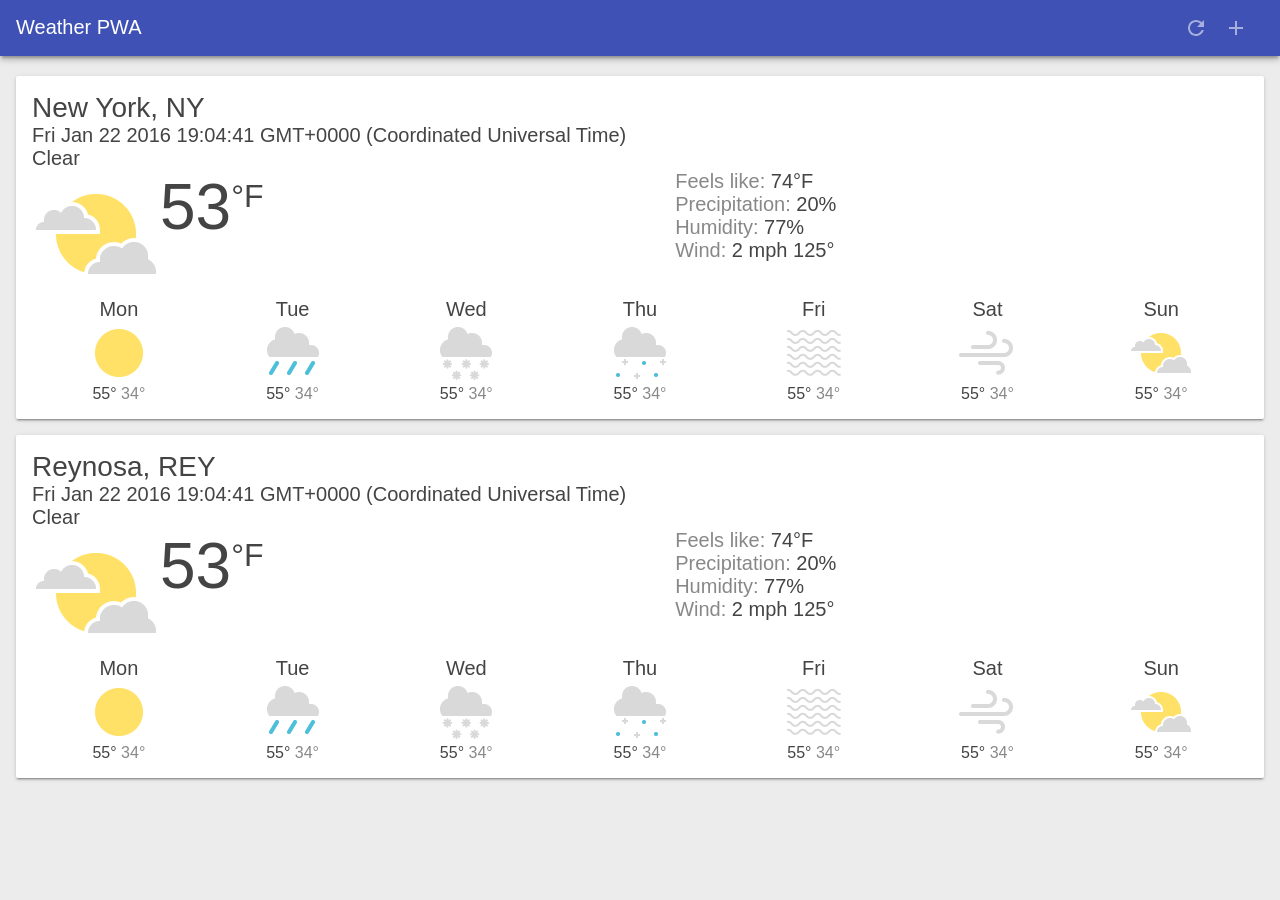
==== index.html @ af0c1816 "Commit v1.0.0" ====
<!DOCTYPE html>
<html>
<head>
  <meta charset="utf-8">
  <meta http-equiv="X-UA-Compatible" content="IE=edge">
  <meta name="viewport" content="width=device-width, initial-scale=1.0">
  <meta name="description" content="Weather App for UD811">
  <title>Weather</title>
  <!-- Insert link to stylesheet here -->
  <link rel="stylesheet" href="styles/ud811.css">
  <!-- Manifest and meta theme color-->
  <link rel="manifest" href="manifest.json">
  <meta name="theme-color" content="#2F3BA2">
  <!-- add to home screen for safari on ios-->
  <meta name="apple-mobile-web-capable" content="yes">
  <meta name="apple-mobile-web-status-bar-style" content="default">
  <meta name="apple-mobile-web-app-title" content="Weather">
  <link rel="apple-touch-icon" sizes="60x60" href="/images/icons/apple-60.png">
  <link rel="apple-touch-icon" sizes="76x76" href="/images/icons/apple-76.png">
  <link rel="apple-touch-icon" sizes="128x128" href="/images/icons/apple-120.png">
  <link rel="apple-touch-icon" sizes="152x152" href="/images/icons/apple-152.png">
  <link rel="apple-touch-icon" sizes="167x167" href="/images/icons/apple-167.png">
  <link rel="apple-touch-icon" sizes="180x180" href="/images/icons/apple-180.png">
</head>
<body>

  <header class="header">
    <h1 class="header__title">Weather PWA</h1>
    <button id="butRefresh" class="headerButton" aria-label="Refresh"></button>
    <button id="butAdd" class="headerButton" aria-label="Add"></button>
  </header>

  <main class="main">
    <div class="card cardTemplate weather-forecast" hidden>
      <div class="location"></div>
      <div class="date"></div>
      <div class="description"></div>
      <div class="current">
        <div class="visual">
          <div class="icon"></div>
          <div class="temperature">
            <span class="value"></span><span class="scale">°F</span>
          </div>
        </div>
        <div class="description">
          <div class="feels-like">
            <span class="value"></span><span class="scale">°F</span>
          </div>
          <div class="precip"></div>
          <div class="humidity"></div>
          <div class="wind">
            <span class="value"></span>
            <span class="scale">mph</span>
            <span class="direction"></span>°
          </div>
        </div>
      </div>
      <div class="future">
        <div class="oneday">
          <div class="date"></div>
          <div class="icon"></div>
          <div class="temp-high">
            <span class="value"></span>°
          </div>
          <div class="temp-low">
            <span class="value"></span>°
          </div>
        </div>
        <div class="oneday">
          <div class="date"></div>
          <div class="icon"></div>
          <div class="temp-high">
            <span class="value"></span>°
          </div>
          <div class="temp-low">
            <span class="value"></span>°
          </div>
        </div>
        <div class="oneday">
          <div class="date"></div>
          <div class="icon"></div>
          <div class="temp-high">
            <span class="value"></span>°
          </div>
          <div class="temp-low">
            <span class="value"></span>°
          </div>
        </div>
        <div class="oneday">
          <div class="date"></div>
          <div class="icon"></div>
          <div class="temp-high">
            <span class="value"></span>°
          </div>
          <div class="temp-low">
            <span class="value"></span>°
          </div>
        </div>
        <div class="oneday">
          <div class="date"></div>
          <div class="icon"></div>
          <div class="temp-high">
            <span class="value"></span>°
          </div>
          <div class="temp-low">
            <span class="value"></span>°
          </div>
        </div>
        <div class="oneday">
          <div class="date"></div>
          <div class="icon"></div>
          <div class="temp-high">
            <span class="value"></span>°
          </div>
          <div class="temp-low">
            <span class="value"></span>°
          </div>
        </div>
        <div class="oneday">
          <div class="date"></div>
          <div class="icon"></div>
          <div class="temp-high">
            <span class="value"></span>°
          </div>
          <div class="temp-low">
            <span class="value"></span>°
          </div>
        </div>
      </div>
    </div>
  </main>

  <div class="dialog-container">
    <div class="dialog">
      <div class="dialog-title">Add new city</div>
      <div class="dialog-body">
        <select id="selectCityToAdd">
          <option value="austin">Austin, TX</option>
          <option value="boston">Boston, MA</option>
          <option value="chicago">Chicago, IL</option>
          <option value="portland">Portland, OR</option>
          <option value="sanfrancisco">San Francisco, CA</option>
          <option value="seattle">Seattle, WA</option>
        </select>
      </div>
      <div class="dialog-buttons">
        <button id="butAddCity" class="button">Add</button>
        <button id="butAddCancel" class="button">Cancel</button>
      </div>
    </div>
  </div>

  <div class="loader">
    <svg viewBox="0 0 32 32" width="32" height="32">
      <circle id="ud811Spinner" cx="16" cy="16" r="14" fill="none"></circle>
    </svg>
  </div>

  <!-- Insert link to app.js here -->
  <script src="scripts/app.js"></script>
</body>
</html>
---- styles/ud811.css ----
* {
  box-sizing: border-box; }

html, body {
  padding: 0;
  margin: 0;
  height: 100%;
  width: 100%;
  font-family: 'Helvetica', 'Verdana', sans-serif;
  font-weight: 400;
  font-display: optional;
  color: #444;
  -webkit-font-smoothing: antialiased;
  -moz-osx-font-smoothing: grayscale; }

html {
  overflow: hidden; }

body {
  display: -webkit-box;
  display: -webkit-flex;
  display: -ms-flexbox;
  display: flex;
  -webkit-box-orient: vertical;
  -webkit-box-direction: normal;
  -webkit-flex-direction: column;
      -ms-flex-direction: column;
          flex-direction: column;
  -webkit-flex-wrap: nowrap;
      -ms-flex-wrap: nowrap;
          flex-wrap: nowrap;
  -webkit-box-pack: start;
  -webkit-justify-content: flex-start;
      -ms-flex-pack: start;
          justify-content: flex-start;
  -webkit-box-align: stretch;
  -webkit-align-items: stretch;
      -ms-flex-align: stretch;
          align-items: stretch;
  -webkit-align-content: stretch;
      -ms-flex-line-pack: stretch;
          align-content: stretch;
  background: #ececec; }

.header {
  width: 100%;
  height: 56px;
  color: #FFF;
  background: #3F51B5;
  position: fixed;
  font-size: 20px;
  box-shadow: 0 4px 5px 0 rgba(0, 0, 0, 0.14), 0 2px 9px 1px rgba(0, 0, 0, 0.12), 0 4px 2px -2px rgba(0, 0, 0, 0.2);
  padding: 16px 16px 0 16px;
  will-change: transform;
  display: -webkit-box;
  display: -webkit-flex;
  display: -ms-flexbox;
  display: flex;
  -webkit-box-orient: horizontal;
  -webkit-box-direction: normal;
  -webkit-flex-direction: row;
      -ms-flex-direction: row;
          flex-direction: row;
  -webkit-flex-wrap: nowrap;
      -ms-flex-wrap: nowrap;
          flex-wrap: nowrap;
  -webkit-box-pack: start;
  -webkit-justify-content: flex-start;
      -ms-flex-pack: start;
          justify-content: flex-start;
  -webkit-box-align: stretch;
  -webkit-align-items: stretch;
      -ms-flex-align: stretch;
          align-items: stretch;
  -webkit-align-content: center;
      -ms-flex-line-pack: center;
          align-content: center;
  -webkit-transition: -webkit-transform 0.233s cubic-bezier(0, 0, 0.21, 1) 0.1s;
  transition: -webkit-transform 0.233s cubic-bezier(0, 0, 0.21, 1) 0.1s;
  transition: transform 0.233s cubic-bezier(0, 0, 0.21, 1) 0.1s;
  transition: transform 0.233s cubic-bezier(0, 0, 0.21, 1) 0.1s, -webkit-transform 0.233s cubic-bezier(0, 0, 0.21, 1) 0.1s;
  z-index: 1000; }
  .header .headerButton {
    width: 24px;
    height: 24px;
    margin-right: 16px;
    text-indent: -30000px;
    overflow: hidden;
    opacity: 0.54;
    -webkit-transition: opacity 0.333s cubic-bezier(0, 0, 0.21, 1);
    transition: opacity 0.333s cubic-bezier(0, 0, 0.21, 1);
    border: none;
    outline: none;
    cursor: pointer; }
  .header #butRefresh {
    background: url(/images/ic_refresh_white_24px.svg) center center no-repeat; }
  .header #butAdd {
    background: url(/images/ic_add_white_24px.svg) center center no-repeat; }

.header__title {
  font-weight: 400;
  font-size: 20px;
  margin: 0;
  -webkit-box-flex: 1;
  -webkit-flex: 1;
      -ms-flex: 1;
          flex: 1; }

.loader {
  left: 50%;
  top: 50%;
  position: fixed;
  -webkit-transform: translate(-50%, -50%);
          transform: translate(-50%, -50%); }
  .loader #ud811Spinner {
    box-sizing: border-box;
    stroke: #673AB7;
    stroke-width: 3px;
    -webkit-transform-origin: 50%;
            transform-origin: 50%;
    -webkit-animation: line 1.6s cubic-bezier(0.4, 0, 0.2, 1) infinite, rotate 1.6s linear infinite;
            animation: line 1.6s cubic-bezier(0.4, 0, 0.2, 1) infinite, rotate 1.6s linear infinite; }

@-webkit-keyframes rotate {
  from {
    -webkit-transform: rotate(0);
            transform: rotate(0); }
  to {
    -webkit-transform: rotate(450deg);
            transform: rotate(450deg); } }

@keyframes rotate {
  from {
    -webkit-transform: rotate(0);
            transform: rotate(0); }
  to {
    -webkit-transform: rotate(450deg);
            transform: rotate(450deg); } }

@-webkit-keyframes line {
  0% {
    stroke-dasharray: 2, 85.964;
    -webkit-transform: rotate(0);
            transform: rotate(0); }
  50% {
    stroke-dasharray: 65.973, 21.9911;
    stroke-dashoffset: 0; }
  100% {
    stroke-dasharray: 2, 85.964;
    stroke-dashoffset: -65.973;
    -webkit-transform: rotate(90deg);
            transform: rotate(90deg); } }

@keyframes line {
  0% {
    stroke-dasharray: 2, 85.964;
    -webkit-transform: rotate(0);
            transform: rotate(0); }
  50% {
    stroke-dasharray: 65.973, 21.9911;
    stroke-dashoffset: 0; }
  100% {
    stroke-dasharray: 2, 85.964;
    stroke-dashoffset: -65.973;
    -webkit-transform: rotate(90deg);
            transform: rotate(90deg); } }

.main {
  padding-top: 60px;
  -webkit-box-flex: 1;
  -webkit-flex: 1;
      -ms-flex: 1;
          flex: 1;
  overflow-x: hidden;
  overflow-y: auto;
  -webkit-overflow-scrolling: touch; }

.dialog-container {
  background: rgba(0, 0, 0, 0.57);
  position: fixed;
  left: 0;
  top: 0;
  width: 100%;
  height: 100%;
  opacity: 0;
  pointer-events: none;
  will-change: opacity;
  -webkit-transition: opacity 0.333s cubic-bezier(0, 0, 0.21, 1);
  transition: opacity 0.333s cubic-bezier(0, 0, 0.21, 1); }

.dialog-container--visible {
  opacity: 1;
  pointer-events: auto; }

.dialog {
  background: #FFF;
  border-radius: 2px;
  box-shadow: 0 0 14px rgba(0, 0, 0, 0.24), 0 14px 28px rgba(0, 0, 0, 0.48);
  min-width: 280px;
  position: absolute;
  left: 50%;
  top: 50%;
  -webkit-transform: translate(-50%, -50%) translateY(30px);
          transform: translate(-50%, -50%) translateY(30px);
  -webkit-transition: -webkit-transform 0.333s cubic-bezier(0, 0, 0.21, 1) 0.05s;
  transition: -webkit-transform 0.333s cubic-bezier(0, 0, 0.21, 1) 0.05s;
  transition: transform 0.333s cubic-bezier(0, 0, 0.21, 1) 0.05s;
  transition: transform 0.333s cubic-bezier(0, 0, 0.21, 1) 0.05s, -webkit-transform 0.333s cubic-bezier(0, 0, 0.21, 1) 0.05s;
  padding: 24px; }

.card {
  padding: 16px;
  position: relative;
  box-sizing: border-box;
  background: #fff;
  border-radius: 2px;
  margin: 16px;
  box-shadow: 0 2px 2px 0 rgba(0, 0, 0, 0.14), 0 3px 1px -2px rgba(0, 0, 0, 0.2), 0 1px 5px 0 rgba(0, 0, 0, 0.12); }

.weather-forecast .location {
  font-size: 1.75em; }

.weather-forecast .date, .weather-forecast .description {
  font-size: 1.25em; }

.weather-forecast .current {
  display: -webkit-box;
  display: -webkit-flex;
  display: -ms-flexbox;
  display: flex; }
  .weather-forecast .current .icon {
    width: 128px;
    height: 128px; }
  .weather-forecast .current .visual {
    display: -webkit-box;
    display: -webkit-flex;
    display: -ms-flexbox;
    display: flex;
    font-size: 4em; }
    .weather-forecast .current .visual .scale {
      font-size: 0.5em;
      vertical-align: super; }
  .weather-forecast .current .visual, .weather-forecast .current .description {
    -webkit-box-flex: 1;
    -webkit-flex-grow: 1;
        -ms-flex-positive: 1;
            flex-grow: 1; }
  .weather-forecast .current .feels-like:before {
    content: "Feels like: ";
    color: #888; }
  .weather-forecast .current .wind:before {
    content: "Wind: ";
    color: #888; }
  .weather-forecast .current .precip:before {
    content: "Precipitation: ";
    color: #888; }
  .weather-forecast .current .humidity:before {
    content: "Humidity: ";
    color: #888; }
  .weather-forecast .current .pollen:before {
    content: "Pollen Count: ";
    color: #888; }
  .weather-forecast .current .pcount:before {
    content: "Pollen ";
    color: #888; }

.weather-forecast .future {
  display: -webkit-box;
  display: -webkit-flex;
  display: -ms-flexbox;
  display: flex; }
  .weather-forecast .future .oneday {
    -webkit-box-flex: 1;
    -webkit-flex-grow: 1;
        -ms-flex-positive: 1;
            flex-grow: 1;
    text-align: center; }
    .weather-forecast .future .oneday .icon {
      width: 64px;
      height: 64px;
      margin-left: auto;
      margin-right: auto; }
    .weather-forecast .future .oneday .temp-high, .weather-forecast .future .oneday .temp-low {
      display: inline-block; }
    .weather-forecast .future .oneday .temp-low {
      color: #888; }

.weather-forecast .icon {
  background-repeat: no-repeat;
  background-size: contain; }
  .weather-forecast .icon.clear-day {
    background-image: url("/images/clear.png"); }
  .weather-forecast .icon.clear-night {
    background-image: url("/images/clear.png"); }
  .weather-forecast .icon.rain {
    background-image: url("/images/rain.png"); }
  .weather-forecast .icon.snow {
    background-image: url("/images/snow.png"); }
  .weather-forecast .icon.sleet {
    background-image: url("/images/sleet.png"); }
  .weather-forecast .icon.wind {
    background-image: url("/images/wind.png"); }
  .weather-forecast .icon.fog {
    background-image: url("/images/fog.png"); }
  .weather-forecast .icon.cloudy {
    background-image: url("/images/cloudy.png"); }
  .weather-forecast .icon.partly-cloudy-day {
    background-image: url("/images/partly-cloudy.png"); }
  .weather-forecast .icon.partly-cloudy-night {
    background-image: url("/images/partly-cloudy.png"); }
  .weather-forecast .icon.thunderstorms {
    background-image: url("/images/thunderstorm.png"); }

@media (max-width: 450px) {
  .weather-forecast .date, .weather-forecast .description {
    font-size: 0.9em; }
  .weather-forecast .current .icon {
    width: 96px;
    height: 96px; }
  .weather-forecast .current .visual {
    font-size: 3em; }
  .weather-forecast .future .oneday .icon {
    width: 32px;
    height: 32px; } }
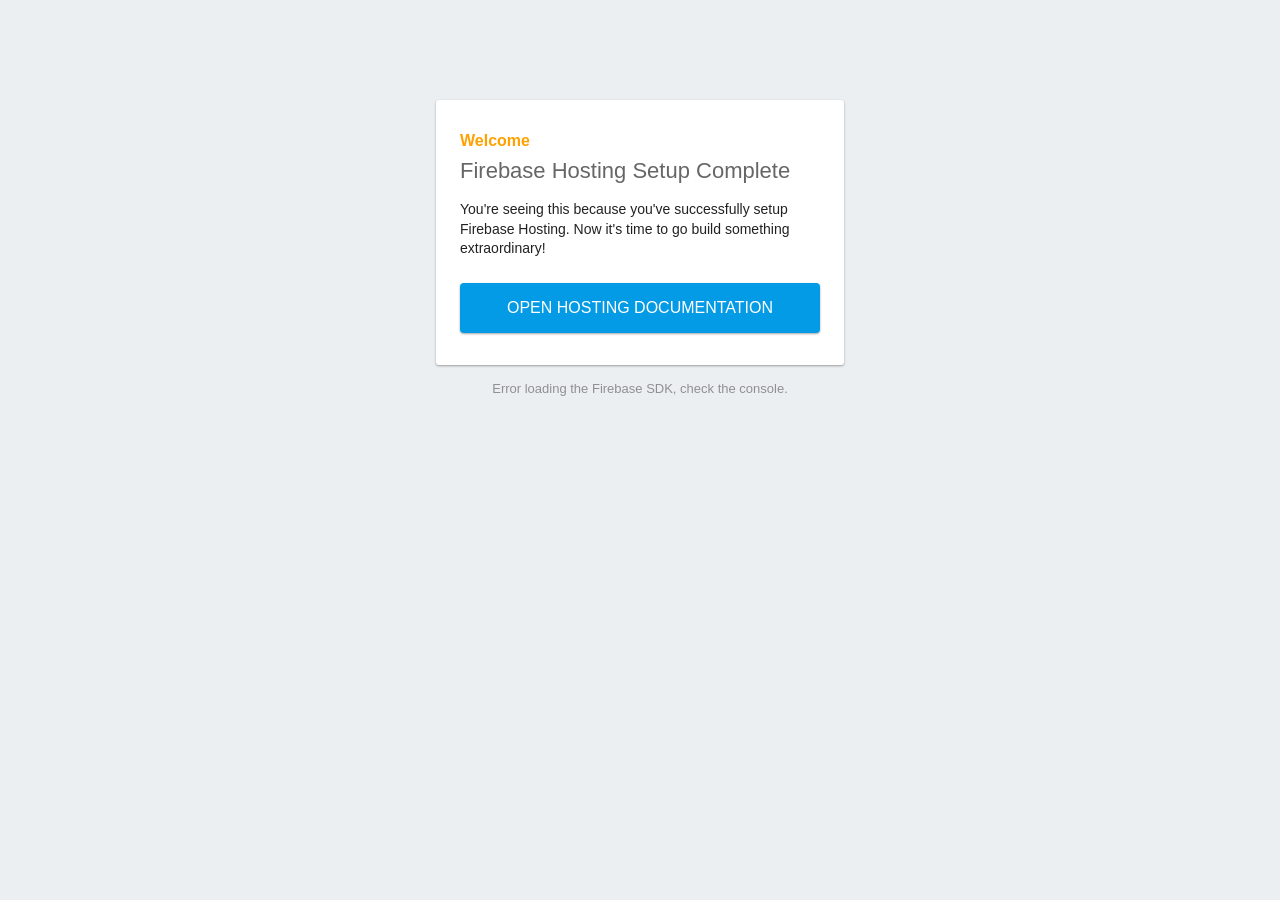
==== commit 6bddc929: "Commit v1.0.1" ====
--- a/index.html
+++ b/index.html
@@ -1,162 +1,89 @@
 <!DOCTYPE html>
 <html>
-<head>
-  <meta charset="utf-8">
-  <meta http-equiv="X-UA-Compatible" content="IE=edge">
-  <meta name="viewport" content="width=device-width, initial-scale=1.0">
-  <meta name="description" content="Weather App for UD811">
-  <title>Weather</title>
-  <!-- Insert link to stylesheet here -->
-  <link rel="stylesheet" href="styles/ud811.css">
-  <!-- Manifest and meta theme color-->
-  <link rel="manifest" href="manifest.json">
-  <meta name="theme-color" content="#2F3BA2">
-  <!-- add to home screen for safari on ios-->
-  <meta name="apple-mobile-web-capable" content="yes">
-  <meta name="apple-mobile-web-status-bar-style" content="default">
-  <meta name="apple-mobile-web-app-title" content="Weather">
-  <link rel="apple-touch-icon" sizes="60x60" href="/images/icons/apple-60.png">
-  <link rel="apple-touch-icon" sizes="76x76" href="/images/icons/apple-76.png">
-  <link rel="apple-touch-icon" sizes="128x128" href="/images/icons/apple-120.png">
-  <link rel="apple-touch-icon" sizes="152x152" href="/images/icons/apple-152.png">
-  <link rel="apple-touch-icon" sizes="167x167" href="/images/icons/apple-167.png">
-  <link rel="apple-touch-icon" sizes="180x180" href="/images/icons/apple-180.png">
-</head>
-<body>
+  <head>
+    <meta charset="utf-8">
+    <meta name="viewport" content="width=device-width, initial-scale=1">
+    <title>Welcome to Firebase Hosting</title>
 
-  <header class="header">
-    <h1 class="header__title">Weather PWA</h1>
-    <button id="butRefresh" class="headerButton" aria-label="Refresh"></button>
-    <button id="butAdd" class="headerButton" aria-label="Add"></button>
-  </header>
+    <!-- update the version number as needed -->
+    <script defer src="/__/firebase/9.6.7/firebase-app-compat.js"></script>
+    <!-- include only the Firebase features as you need -->
+    <script defer src="/__/firebase/9.6.7/firebase-auth-compat.js"></script>
+    <script defer src="/__/firebase/9.6.7/firebase-database-compat.js"></script>
+    <script defer src="/__/firebase/9.6.7/firebase-firestore-compat.js"></script>
+    <script defer src="/__/firebase/9.6.7/firebase-functions-compat.js"></script>
+    <script defer src="/__/firebase/9.6.7/firebase-messaging-compat.js"></script>
+    <script defer src="/__/firebase/9.6.7/firebase-storage-compat.js"></script>
+    <script defer src="/__/firebase/9.6.7/firebase-analytics-compat.js"></script>
+    <script defer src="/__/firebase/9.6.7/firebase-remote-config-compat.js"></script>
+    <script defer src="/__/firebase/9.6.7/firebase-performance-compat.js"></script>
+    <!-- 
+      initialize the SDK after all desired features are loaded, set useEmulator to false
+      to avoid connecting the SDK to running emulators.
+    -->
+    <script defer src="/__/firebase/init.js?useEmulator=true"></script>
 
-  <main class="main">
-    <div class="card cardTemplate weather-forecast" hidden>
-      <div class="location"></div>
-      <div class="date"></div>
-      <div class="description"></div>
-      <div class="current">
-        <div class="visual">
-          <div class="icon"></div>
-          <div class="temperature">
-            <span class="value"></span><span class="scale">°F</span>
-          </div>
-        </div>
-        <div class="description">
-          <div class="feels-like">
-            <span class="value"></span><span class="scale">°F</span>
-          </div>
-          <div class="precip"></div>
-          <div class="humidity"></div>
-          <div class="wind">
-            <span class="value"></span>
-            <span class="scale">mph</span>
-            <span class="direction"></span>°
-          </div>
-        </div>
-      </div>
-      <div class="future">
-        <div class="oneday">
-          <div class="date"></div>
-          <div class="icon"></div>
-          <div class="temp-high">
-            <span class="value"></span>°
-          </div>
-          <div class="temp-low">
-            <span class="value"></span>°
-          </div>
-        </div>
-        <div class="oneday">
-          <div class="date"></div>
-          <div class="icon"></div>
-          <div class="temp-high">
-            <span class="value"></span>°
-          </div>
-          <div class="temp-low">
-            <span class="value"></span>°
-          </div>
-        </div>
-        <div class="oneday">
-          <div class="date"></div>
-          <div class="icon"></div>
-          <div class="temp-high">
-            <span class="value"></span>°
-          </div>
-          <div class="temp-low">
-            <span class="value"></span>°
-          </div>
-        </div>
-        <div class="oneday">
-          <div class="date"></div>
-          <div class="icon"></div>
-          <div class="temp-high">
-            <span class="value"></span>°
-          </div>
-          <div class="temp-low">
-            <span class="value"></span>°
-          </div>
-        </div>
-        <div class="oneday">
-          <div class="date"></div>
-          <div class="icon"></div>
-          <div class="temp-high">
-            <span class="value"></span>°
-          </div>
-          <div class="temp-low">
-            <span class="value"></span>°
-          </div>
-        </div>
-        <div class="oneday">
-          <div class="date"></div>
-          <div class="icon"></div>
-          <div class="temp-high">
-            <span class="value"></span>°
-          </div>
-          <div class="temp-low">
-            <span class="value"></span>°
-          </div>
-        </div>
-        <div class="oneday">
-          <div class="date"></div>
-          <div class="icon"></div>
-          <div class="temp-high">
-            <span class="value"></span>°
-          </div>
-          <div class="temp-low">
-            <span class="value"></span>°
-          </div>
-        </div>
-      </div>
+    <style media="screen">
+      body { background: #ECEFF1; color: rgba(0,0,0,0.87); font-family: Roboto, Helvetica, Arial, sans-serif; margin: 0; padding: 0; }
+      #message { background: white; max-width: 360px; margin: 100px auto 16px; padding: 32px 24px; border-radius: 3px; }
+      #message h2 { color: #ffa100; font-weight: bold; font-size: 16px; margin: 0 0 8px; }
+      #message h1 { font-size: 22px; font-weight: 300; color: rgba(0,0,0,0.6); margin: 0 0 16px;}
+      #message p { line-height: 140%; margin: 16px 0 24px; font-size: 14px; }
+      #message a { display: block; text-align: center; background: #039be5; text-transform: uppercase; text-decoration: none; color: white; padding: 16px; border-radius: 4px; }
+      #message, #message a { box-shadow: 0 1px 3px rgba(0,0,0,0.12), 0 1px 2px rgba(0,0,0,0.24); }
+      #load { color: rgba(0,0,0,0.4); text-align: center; font-size: 13px; }
+      @media (max-width: 600px) {
+        body, #message { margin-top: 0; background: white; box-shadow: none; }
+        body { border-top: 16px solid #ffa100; }
+      }
+    </style>
+  </head>
+  <body>
+    <div id="message">
+      <h2>Welcome</h2>
+      <h1>Firebase Hosting Setup Complete</h1>
+      <p>You're seeing this because you've successfully setup Firebase Hosting. Now it's time to go build something extraordinary!</p>
+      <a target="_blank" href="https://firebase.google.com/docs/hosting/">Open Hosting Documentation</a>
     </div>
-  </main>
+    <p id="load">Firebase SDK Loading&hellip;</p>
 
-  <div class="dialog-container">
-    <div class="dialog">
-      <div class="dialog-title">Add new city</div>
-      <div class="dialog-body">
-        <select id="selectCityToAdd">
-          <option value="austin">Austin, TX</option>
-          <option value="boston">Boston, MA</option>
-          <option value="chicago">Chicago, IL</option>
-          <option value="portland">Portland, OR</option>
-          <option value="sanfrancisco">San Francisco, CA</option>
-          <option value="seattle">Seattle, WA</option>
-        </select>
-      </div>
-      <div class="dialog-buttons">
-        <button id="butAddCity" class="button">Add</button>
-        <button id="butAddCancel" class="button">Cancel</button>
-      </div>
-    </div>
-  </div>
+    <script>
+      document.addEventListener('DOMContentLoaded', function() {
+        const loadEl = document.querySelector('#load');
+        // // 🔥🔥🔥🔥🔥🔥🔥🔥🔥🔥🔥🔥🔥🔥🔥🔥🔥🔥🔥🔥🔥🔥🔥🔥🔥🔥🔥🔥🔥🔥🔥
+        // // The Firebase SDK is initialized and available here!
+        //
+        // firebase.auth().onAuthStateChanged(user => { });
+        // firebase.database().ref('/path/to/ref').on('value', snapshot => { });
+        // firebase.firestore().doc('/foo/bar').get().then(() => { });
+        // firebase.functions().httpsCallable('yourFunction')().then(() => { });
+        // firebase.messaging().requestPermission().then(() => { });
+        // firebase.storage().ref('/path/to/ref').getDownloadURL().then(() => { });
+        // firebase.analytics(); // call to activate
+        // firebase.analytics().logEvent('tutorial_completed');
+        // firebase.performance(); // call to activate
+        //
+        // // 🔥🔥🔥🔥🔥🔥🔥🔥🔥🔥🔥🔥🔥🔥🔥🔥🔥🔥🔥🔥🔥🔥🔥🔥🔥🔥🔥🔥🔥🔥🔥
 
-  <div class="loader">
-    <svg viewBox="0 0 32 32" width="32" height="32">
-      <circle id="ud811Spinner" cx="16" cy="16" r="14" fill="none"></circle>
-    </svg>
-  </div>
-
-  <!-- Insert link to app.js here -->
-  <script src="scripts/app.js"></script>
-</body>
+        try {
+          let app = firebase.app();
+          let features = [
+            'auth', 
+            'database', 
+            'firestore',
+            'functions',
+            'messaging', 
+            'storage', 
+            'analytics', 
+            'remoteConfig',
+            'performance',
+          ].filter(feature => typeof app[feature] === 'function');
+          loadEl.textContent = `Firebase SDK loaded with ${features.join(', ')}`;
+        } catch (e) {
+          console.error(e);
+          loadEl.textContent = 'Error loading the Firebase SDK, check the console.';
+        }
+      });
+    </script>
+  </body>
 </html>
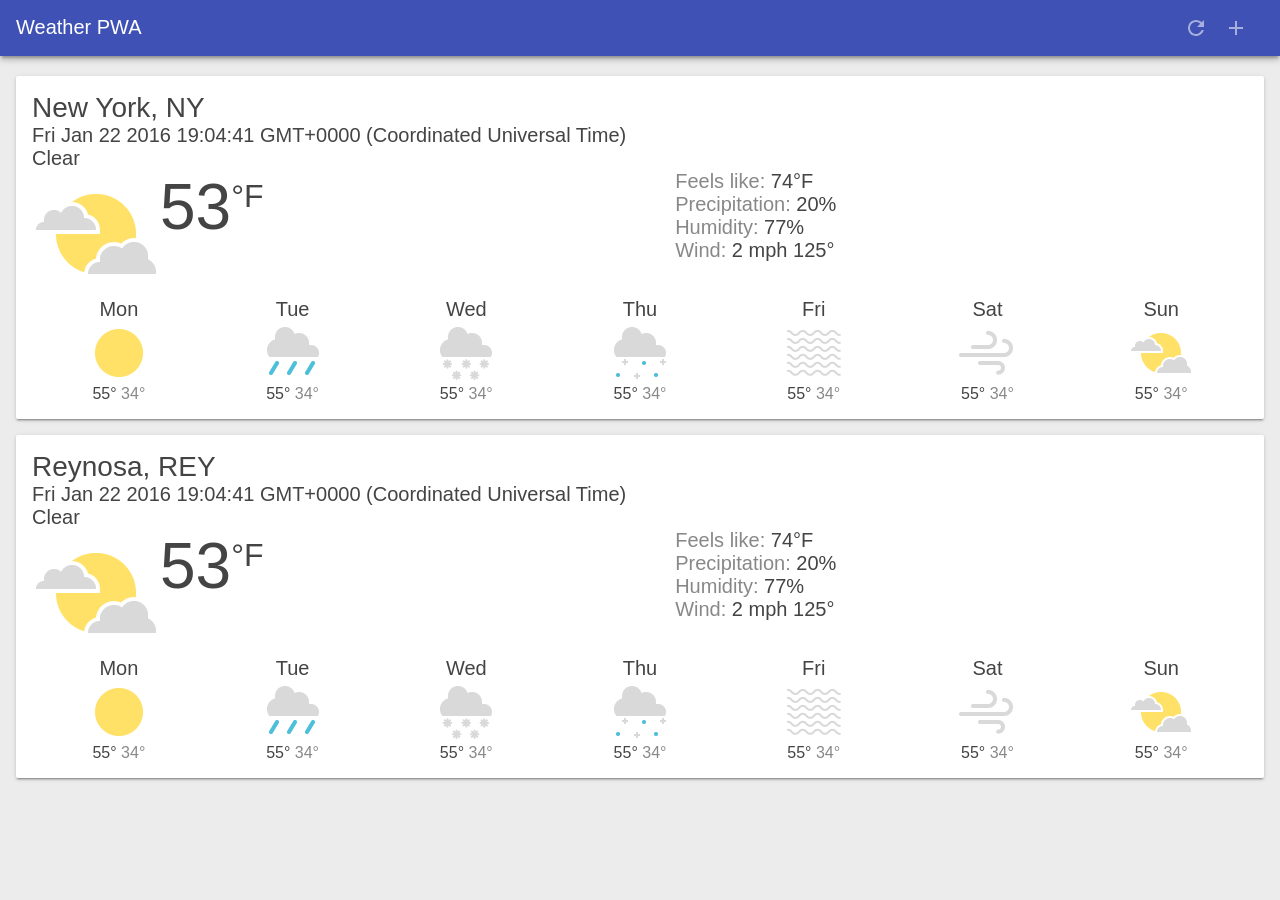
==== commit 3f1d2fce: "Commit v1.0.3" ====
--- a/index.html
+++ b/index.html
@@ -1,89 +1,162 @@
 <!DOCTYPE html>
 <html>
-  <head>
-    <meta charset="utf-8">
-    <meta name="viewport" content="width=device-width, initial-scale=1">
-    <title>Welcome to Firebase Hosting</title>
+<head>
+  <meta charset="utf-8">
+  <meta http-equiv="X-UA-Compatible" content="IE=edge">
+  <meta name="viewport" content="width=device-width, initial-scale=1.0">
+  <meta name="description" content="Weather App for UD811">
+  <title>Weather</title>
+  <!-- Insert link to stylesheet here -->
+  <link rel="stylesheet" href="styles/ud811.css">
+  <!-- Manifest and meta theme color-->
+  <link rel="manifest" href="manifest.json">
+  <meta name="theme-color" content="#2F3BA2">
+  <!-- add to home screen for safari on ios-->
+  <meta name="apple-mobile-web-capable" content="yes">
+  <meta name="apple-mobile-web-status-bar-style" content="default">
+  <meta name="apple-mobile-web-app-title" content="Weather">
+  <link rel="apple-touch-icon" sizes="60x60" href="/images/icons/apple-60.png">
+  <link rel="apple-touch-icon" sizes="76x76" href="/images/icons/apple-76.png">
+  <link rel="apple-touch-icon" sizes="128x128" href="/images/icons/apple-120.png">
+  <link rel="apple-touch-icon" sizes="152x152" href="/images/icons/apple-152.png">
+  <link rel="apple-touch-icon" sizes="167x167" href="/images/icons/apple-167.png">
+  <link rel="apple-touch-icon" sizes="180x180" href="/images/icons/apple-180.png">
+</head>
+<body>
 
-    <!-- update the version number as needed -->
-    <script defer src="/__/firebase/9.6.7/firebase-app-compat.js"></script>
-    <!-- include only the Firebase features as you need -->
-    <script defer src="/__/firebase/9.6.7/firebase-auth-compat.js"></script>
-    <script defer src="/__/firebase/9.6.7/firebase-database-compat.js"></script>
-    <script defer src="/__/firebase/9.6.7/firebase-firestore-compat.js"></script>
-    <script defer src="/__/firebase/9.6.7/firebase-functions-compat.js"></script>
-    <script defer src="/__/firebase/9.6.7/firebase-messaging-compat.js"></script>
-    <script defer src="/__/firebase/9.6.7/firebase-storage-compat.js"></script>
-    <script defer src="/__/firebase/9.6.7/firebase-analytics-compat.js"></script>
-    <script defer src="/__/firebase/9.6.7/firebase-remote-config-compat.js"></script>
-    <script defer src="/__/firebase/9.6.7/firebase-performance-compat.js"></script>
-    <!-- 
-      initialize the SDK after all desired features are loaded, set useEmulator to false
-      to avoid connecting the SDK to running emulators.
-    -->
-    <script defer src="/__/firebase/init.js?useEmulator=true"></script>
+  <header class="header">
+    <h1 class="header__title">Weather PWA</h1>
+    <button id="butRefresh" class="headerButton" aria-label="Refresh"></button>
+    <button id="butAdd" class="headerButton" aria-label="Add"></button>
+  </header>
 
-    <style media="screen">
-      body { background: #ECEFF1; color: rgba(0,0,0,0.87); font-family: Roboto, Helvetica, Arial, sans-serif; margin: 0; padding: 0; }
-      #message { background: white; max-width: 360px; margin: 100px auto 16px; padding: 32px 24px; border-radius: 3px; }
-      #message h2 { color: #ffa100; font-weight: bold; font-size: 16px; margin: 0 0 8px; }
-      #message h1 { font-size: 22px; font-weight: 300; color: rgba(0,0,0,0.6); margin: 0 0 16px;}
-      #message p { line-height: 140%; margin: 16px 0 24px; font-size: 14px; }
-      #message a { display: block; text-align: center; background: #039be5; text-transform: uppercase; text-decoration: none; color: white; padding: 16px; border-radius: 4px; }
-      #message, #message a { box-shadow: 0 1px 3px rgba(0,0,0,0.12), 0 1px 2px rgba(0,0,0,0.24); }
-      #load { color: rgba(0,0,0,0.4); text-align: center; font-size: 13px; }
-      @media (max-width: 600px) {
-        body, #message { margin-top: 0; background: white; box-shadow: none; }
-        body { border-top: 16px solid #ffa100; }
-      }
-    </style>
-  </head>
-  <body>
-    <div id="message">
-      <h2>Welcome</h2>
-      <h1>Firebase Hosting Setup Complete</h1>
-      <p>You're seeing this because you've successfully setup Firebase Hosting. Now it's time to go build something extraordinary!</p>
-      <a target="_blank" href="https://firebase.google.com/docs/hosting/">Open Hosting Documentation</a>
+  <main class="main">
+    <div class="card cardTemplate weather-forecast" hidden>
+      <div class="location"></div>
+      <div class="date"></div>
+      <div class="description"></div>
+      <div class="current">
+        <div class="visual">
+          <div class="icon"></div>
+          <div class="temperature">
+            <span class="value"></span><span class="scale">°F</span>
+          </div>
+        </div>
+        <div class="description">
+          <div class="feels-like">
+            <span class="value"></span><span class="scale">°F</span>
+          </div>
+          <div class="precip"></div>
+          <div class="humidity"></div>
+          <div class="wind">
+            <span class="value"></span>
+            <span class="scale">mph</span>
+            <span class="direction"></span>°
+          </div>
+        </div>
+      </div>
+      <div class="future">
+        <div class="oneday">
+          <div class="date"></div>
+          <div class="icon"></div>
+          <div class="temp-high">
+            <span class="value"></span>°
+          </div>
+          <div class="temp-low">
+            <span class="value"></span>°
+          </div>
+        </div>
+        <div class="oneday">
+          <div class="date"></div>
+          <div class="icon"></div>
+          <div class="temp-high">
+            <span class="value"></span>°
+          </div>
+          <div class="temp-low">
+            <span class="value"></span>°
+          </div>
+        </div>
+        <div class="oneday">
+          <div class="date"></div>
+          <div class="icon"></div>
+          <div class="temp-high">
+            <span class="value"></span>°
+          </div>
+          <div class="temp-low">
+            <span class="value"></span>°
+          </div>
+        </div>
+        <div class="oneday">
+          <div class="date"></div>
+          <div class="icon"></div>
+          <div class="temp-high">
+            <span class="value"></span>°
+          </div>
+          <div class="temp-low">
+            <span class="value"></span>°
+          </div>
+        </div>
+        <div class="oneday">
+          <div class="date"></div>
+          <div class="icon"></div>
+          <div class="temp-high">
+            <span class="value"></span>°
+          </div>
+          <div class="temp-low">
+            <span class="value"></span>°
+          </div>
+        </div>
+        <div class="oneday">
+          <div class="date"></div>
+          <div class="icon"></div>
+          <div class="temp-high">
+            <span class="value"></span>°
+          </div>
+          <div class="temp-low">
+            <span class="value"></span>°
+          </div>
+        </div>
+        <div class="oneday">
+          <div class="date"></div>
+          <div class="icon"></div>
+          <div class="temp-high">
+            <span class="value"></span>°
+          </div>
+          <div class="temp-low">
+            <span class="value"></span>°
+          </div>
+        </div>
+      </div>
     </div>
-    <p id="load">Firebase SDK Loading&hellip;</p>
+  </main>
 
-    <script>
-      document.addEventListener('DOMContentLoaded', function() {
-        const loadEl = document.querySelector('#load');
-        // // 🔥🔥🔥🔥🔥🔥🔥🔥🔥🔥🔥🔥🔥🔥🔥🔥🔥🔥🔥🔥🔥🔥🔥🔥🔥🔥🔥🔥🔥🔥🔥
-        // // The Firebase SDK is initialized and available here!
-        //
-        // firebase.auth().onAuthStateChanged(user => { });
-        // firebase.database().ref('/path/to/ref').on('value', snapshot => { });
-        // firebase.firestore().doc('/foo/bar').get().then(() => { });
-        // firebase.functions().httpsCallable('yourFunction')().then(() => { });
-        // firebase.messaging().requestPermission().then(() => { });
-        // firebase.storage().ref('/path/to/ref').getDownloadURL().then(() => { });
-        // firebase.analytics(); // call to activate
-        // firebase.analytics().logEvent('tutorial_completed');
-        // firebase.performance(); // call to activate
-        //
-        // // 🔥🔥🔥🔥🔥🔥🔥🔥🔥🔥🔥🔥🔥🔥🔥🔥🔥🔥🔥🔥🔥🔥🔥🔥🔥🔥🔥🔥🔥🔥🔥
+  <div class="dialog-container">
+    <div class="dialog">
+      <div class="dialog-title">Add new city</div>
+      <div class="dialog-body">
+        <select id="selectCityToAdd">
+          <option value="austin">Austin, TX</option>
+          <option value="boston">Boston, MA</option>
+          <option value="chicago">Chicago, IL</option>
+          <option value="portland">Portland, OR</option>
+          <option value="sanfrancisco">San Francisco, CA</option>
+          <option value="seattle">Seattle, WA</option>
+        </select>
+      </div>
+      <div class="dialog-buttons">
+        <button id="butAddCity" class="button">Add</button>
+        <button id="butAddCancel" class="button">Cancel</button>
+      </div>
+    </div>
+  </div>
 
-        try {
-          let app = firebase.app();
-          let features = [
-            'auth', 
-            'database', 
-            'firestore',
-            'functions',
-            'messaging', 
-            'storage', 
-            'analytics', 
-            'remoteConfig',
-            'performance',
-          ].filter(feature => typeof app[feature] === 'function');
-          loadEl.textContent = `Firebase SDK loaded with ${features.join(', ')}`;
-        } catch (e) {
-          console.error(e);
-          loadEl.textContent = 'Error loading the Firebase SDK, check the console.';
-        }
-      });
-    </script>
-  </body>
+  <div class="loader">
+    <svg viewBox="0 0 32 32" width="32" height="32">
+      <circle id="ud811Spinner" cx="16" cy="16" r="14" fill="none"></circle>
+    </svg>
+  </div>
+
+  <!-- Insert link to app.js here -->
+  <script src="scripts/app.js"></script>
+</body>
 </html>
--- a/styles/ud811.css
+++ b/styles/ud811.css
@@ -0,0 +1,324 @@
+* {
+  box-sizing: border-box; }
+
+html, body {
+  padding: 0;
+  margin: 0;
+  height: 100%;
+  width: 100%;
+  font-family: 'Helvetica', 'Verdana', sans-serif;
+  font-weight: 400;
+  font-display: optional;
+  color: #444;
+  -webkit-font-smoothing: antialiased;
+  -moz-osx-font-smoothing: grayscale; }
+
+html {
+  overflow: hidden; }
+
+body {
+  display: -webkit-box;
+  display: -webkit-flex;
+  display: -ms-flexbox;
+  display: flex;
+  -webkit-box-orient: vertical;
+  -webkit-box-direction: normal;
+  -webkit-flex-direction: column;
+      -ms-flex-direction: column;
+          flex-direction: column;
+  -webkit-flex-wrap: nowrap;
+      -ms-flex-wrap: nowrap;
+          flex-wrap: nowrap;
+  -webkit-box-pack: start;
+  -webkit-justify-content: flex-start;
+      -ms-flex-pack: start;
+          justify-content: flex-start;
+  -webkit-box-align: stretch;
+  -webkit-align-items: stretch;
+      -ms-flex-align: stretch;
+          align-items: stretch;
+  -webkit-align-content: stretch;
+      -ms-flex-line-pack: stretch;
+          align-content: stretch;
+  background: #ececec; }
+
+.header {
+  width: 100%;
+  height: 56px;
+  color: #FFF;
+  background: #3F51B5;
+  position: fixed;
+  font-size: 20px;
+  box-shadow: 0 4px 5px 0 rgba(0, 0, 0, 0.14), 0 2px 9px 1px rgba(0, 0, 0, 0.12), 0 4px 2px -2px rgba(0, 0, 0, 0.2);
+  padding: 16px 16px 0 16px;
+  will-change: transform;
+  display: -webkit-box;
+  display: -webkit-flex;
+  display: -ms-flexbox;
+  display: flex;
+  -webkit-box-orient: horizontal;
+  -webkit-box-direction: normal;
+  -webkit-flex-direction: row;
+      -ms-flex-direction: row;
+          flex-direction: row;
+  -webkit-flex-wrap: nowrap;
+      -ms-flex-wrap: nowrap;
+          flex-wrap: nowrap;
+  -webkit-box-pack: start;
+  -webkit-justify-content: flex-start;
+      -ms-flex-pack: start;
+          justify-content: flex-start;
+  -webkit-box-align: stretch;
+  -webkit-align-items: stretch;
+      -ms-flex-align: stretch;
+          align-items: stretch;
+  -webkit-align-content: center;
+      -ms-flex-line-pack: center;
+          align-content: center;
+  -webkit-transition: -webkit-transform 0.233s cubic-bezier(0, 0, 0.21, 1) 0.1s;
+  transition: -webkit-transform 0.233s cubic-bezier(0, 0, 0.21, 1) 0.1s;
+  transition: transform 0.233s cubic-bezier(0, 0, 0.21, 1) 0.1s;
+  transition: transform 0.233s cubic-bezier(0, 0, 0.21, 1) 0.1s, -webkit-transform 0.233s cubic-bezier(0, 0, 0.21, 1) 0.1s;
+  z-index: 1000; }
+  .header .headerButton {
+    width: 24px;
+    height: 24px;
+    margin-right: 16px;
+    text-indent: -30000px;
+    overflow: hidden;
+    opacity: 0.54;
+    -webkit-transition: opacity 0.333s cubic-bezier(0, 0, 0.21, 1);
+    transition: opacity 0.333s cubic-bezier(0, 0, 0.21, 1);
+    border: none;
+    outline: none;
+    cursor: pointer; }
+  .header #butRefresh {
+    background: url(/images/ic_refresh_white_24px.svg) center center no-repeat; }
+  .header #butAdd {
+    background: url(/images/ic_add_white_24px.svg) center center no-repeat; }
+
+.header__title {
+  font-weight: 400;
+  font-size: 20px;
+  margin: 0;
+  -webkit-box-flex: 1;
+  -webkit-flex: 1;
+      -ms-flex: 1;
+          flex: 1; }
+
+.loader {
+  left: 50%;
+  top: 50%;
+  position: fixed;
+  -webkit-transform: translate(-50%, -50%);
+          transform: translate(-50%, -50%); }
+  .loader #ud811Spinner {
+    box-sizing: border-box;
+    stroke: #673AB7;
+    stroke-width: 3px;
+    -webkit-transform-origin: 50%;
+            transform-origin: 50%;
+    -webkit-animation: line 1.6s cubic-bezier(0.4, 0, 0.2, 1) infinite, rotate 1.6s linear infinite;
+            animation: line 1.6s cubic-bezier(0.4, 0, 0.2, 1) infinite, rotate 1.6s linear infinite; }
+
+@-webkit-keyframes rotate {
+  from {
+    -webkit-transform: rotate(0);
+            transform: rotate(0); }
+  to {
+    -webkit-transform: rotate(450deg);
+            transform: rotate(450deg); } }
+
+@keyframes rotate {
+  from {
+    -webkit-transform: rotate(0);
+            transform: rotate(0); }
+  to {
+    -webkit-transform: rotate(450deg);
+            transform: rotate(450deg); } }
+
+@-webkit-keyframes line {
+  0% {
+    stroke-dasharray: 2, 85.964;
+    -webkit-transform: rotate(0);
+            transform: rotate(0); }
+  50% {
+    stroke-dasharray: 65.973, 21.9911;
+    stroke-dashoffset: 0; }
+  100% {
+    stroke-dasharray: 2, 85.964;
+    stroke-dashoffset: -65.973;
+    -webkit-transform: rotate(90deg);
+            transform: rotate(90deg); } }
+
+@keyframes line {
+  0% {
+    stroke-dasharray: 2, 85.964;
+    -webkit-transform: rotate(0);
+            transform: rotate(0); }
+  50% {
+    stroke-dasharray: 65.973, 21.9911;
+    stroke-dashoffset: 0; }
+  100% {
+    stroke-dasharray: 2, 85.964;
+    stroke-dashoffset: -65.973;
+    -webkit-transform: rotate(90deg);
+            transform: rotate(90deg); } }
+
+.main {
+  padding-top: 60px;
+  -webkit-box-flex: 1;
+  -webkit-flex: 1;
+      -ms-flex: 1;
+          flex: 1;
+  overflow-x: hidden;
+  overflow-y: auto;
+  -webkit-overflow-scrolling: touch; }
+
+.dialog-container {
+  background: rgba(0, 0, 0, 0.57);
+  position: fixed;
+  left: 0;
+  top: 0;
+  width: 100%;
+  height: 100%;
+  opacity: 0;
+  pointer-events: none;
+  will-change: opacity;
+  -webkit-transition: opacity 0.333s cubic-bezier(0, 0, 0.21, 1);
+  transition: opacity 0.333s cubic-bezier(0, 0, 0.21, 1); }
+
+.dialog-container--visible {
+  opacity: 1;
+  pointer-events: auto; }
+
+.dialog {
+  background: #FFF;
+  border-radius: 2px;
+  box-shadow: 0 0 14px rgba(0, 0, 0, 0.24), 0 14px 28px rgba(0, 0, 0, 0.48);
+  min-width: 280px;
+  position: absolute;
+  left: 50%;
+  top: 50%;
+  -webkit-transform: translate(-50%, -50%) translateY(30px);
+          transform: translate(-50%, -50%) translateY(30px);
+  -webkit-transition: -webkit-transform 0.333s cubic-bezier(0, 0, 0.21, 1) 0.05s;
+  transition: -webkit-transform 0.333s cubic-bezier(0, 0, 0.21, 1) 0.05s;
+  transition: transform 0.333s cubic-bezier(0, 0, 0.21, 1) 0.05s;
+  transition: transform 0.333s cubic-bezier(0, 0, 0.21, 1) 0.05s, -webkit-transform 0.333s cubic-bezier(0, 0, 0.21, 1) 0.05s;
+  padding: 24px; }
+
+.card {
+  padding: 16px;
+  position: relative;
+  box-sizing: border-box;
+  background: #fff;
+  border-radius: 2px;
+  margin: 16px;
+  box-shadow: 0 2px 2px 0 rgba(0, 0, 0, 0.14), 0 3px 1px -2px rgba(0, 0, 0, 0.2), 0 1px 5px 0 rgba(0, 0, 0, 0.12); }
+
+.weather-forecast .location {
+  font-size: 1.75em; }
+
+.weather-forecast .date, .weather-forecast .description {
+  font-size: 1.25em; }
+
+.weather-forecast .current {
+  display: -webkit-box;
+  display: -webkit-flex;
+  display: -ms-flexbox;
+  display: flex; }
+  .weather-forecast .current .icon {
+    width: 128px;
+    height: 128px; }
+  .weather-forecast .current .visual {
+    display: -webkit-box;
+    display: -webkit-flex;
+    display: -ms-flexbox;
+    display: flex;
+    font-size: 4em; }
+    .weather-forecast .current .visual .scale {
+      font-size: 0.5em;
+      vertical-align: super; }
+  .weather-forecast .current .visual, .weather-forecast .current .description {
+    -webkit-box-flex: 1;
+    -webkit-flex-grow: 1;
+        -ms-flex-positive: 1;
+            flex-grow: 1; }
+  .weather-forecast .current .feels-like:before {
+    content: "Feels like: ";
+    color: #888; }
+  .weather-forecast .current .wind:before {
+    content: "Wind: ";
+    color: #888; }
+  .weather-forecast .current .precip:before {
+    content: "Precipitation: ";
+    color: #888; }
+  .weather-forecast .current .humidity:before {
+    content: "Humidity: ";
+    color: #888; }
+  .weather-forecast .current .pollen:before {
+    content: "Pollen Count: ";
+    color: #888; }
+  .weather-forecast .current .pcount:before {
+    content: "Pollen ";
+    color: #888; }
+
+.weather-forecast .future {
+  display: -webkit-box;
+  display: -webkit-flex;
+  display: -ms-flexbox;
+  display: flex; }
+  .weather-forecast .future .oneday {
+    -webkit-box-flex: 1;
+    -webkit-flex-grow: 1;
+        -ms-flex-positive: 1;
+            flex-grow: 1;
+    text-align: center; }
+    .weather-forecast .future .oneday .icon {
+      width: 64px;
+      height: 64px;
+      margin-left: auto;
+      margin-right: auto; }
+    .weather-forecast .future .oneday .temp-high, .weather-forecast .future .oneday .temp-low {
+      display: inline-block; }
+    .weather-forecast .future .oneday .temp-low {
+      color: #888; }
+
+.weather-forecast .icon {
+  background-repeat: no-repeat;
+  background-size: contain; }
+  .weather-forecast .icon.clear-day {
+    background-image: url("/images/clear.png"); }
+  .weather-forecast .icon.clear-night {
+    background-image: url("/images/clear.png"); }
+  .weather-forecast .icon.rain {
+    background-image: url("/images/rain.png"); }
+  .weather-forecast .icon.snow {
+    background-image: url("/images/snow.png"); }
+  .weather-forecast .icon.sleet {
+    background-image: url("/images/sleet.png"); }
+  .weather-forecast .icon.wind {
+    background-image: url("/images/wind.png"); }
+  .weather-forecast .icon.fog {
+    background-image: url("/images/fog.png"); }
+  .weather-forecast .icon.cloudy {
+    background-image: url("/images/cloudy.png"); }
+  .weather-forecast .icon.partly-cloudy-day {
+    background-image: url("/images/partly-cloudy.png"); }
+  .weather-forecast .icon.partly-cloudy-night {
+    background-image: url("/images/partly-cloudy.png"); }
+  .weather-forecast .icon.thunderstorms {
+    background-image: url("/images/thunderstorm.png"); }
+
+@media (max-width: 450px) {
+  .weather-forecast .date, .weather-forecast .description {
+    font-size: 0.9em; }
+  .weather-forecast .current .icon {
+    width: 96px;
+    height: 96px; }
+  .weather-forecast .current .visual {
+    font-size: 3em; }
+  .weather-forecast .future .oneday .icon {
+    width: 32px;
+    height: 32px; } }
